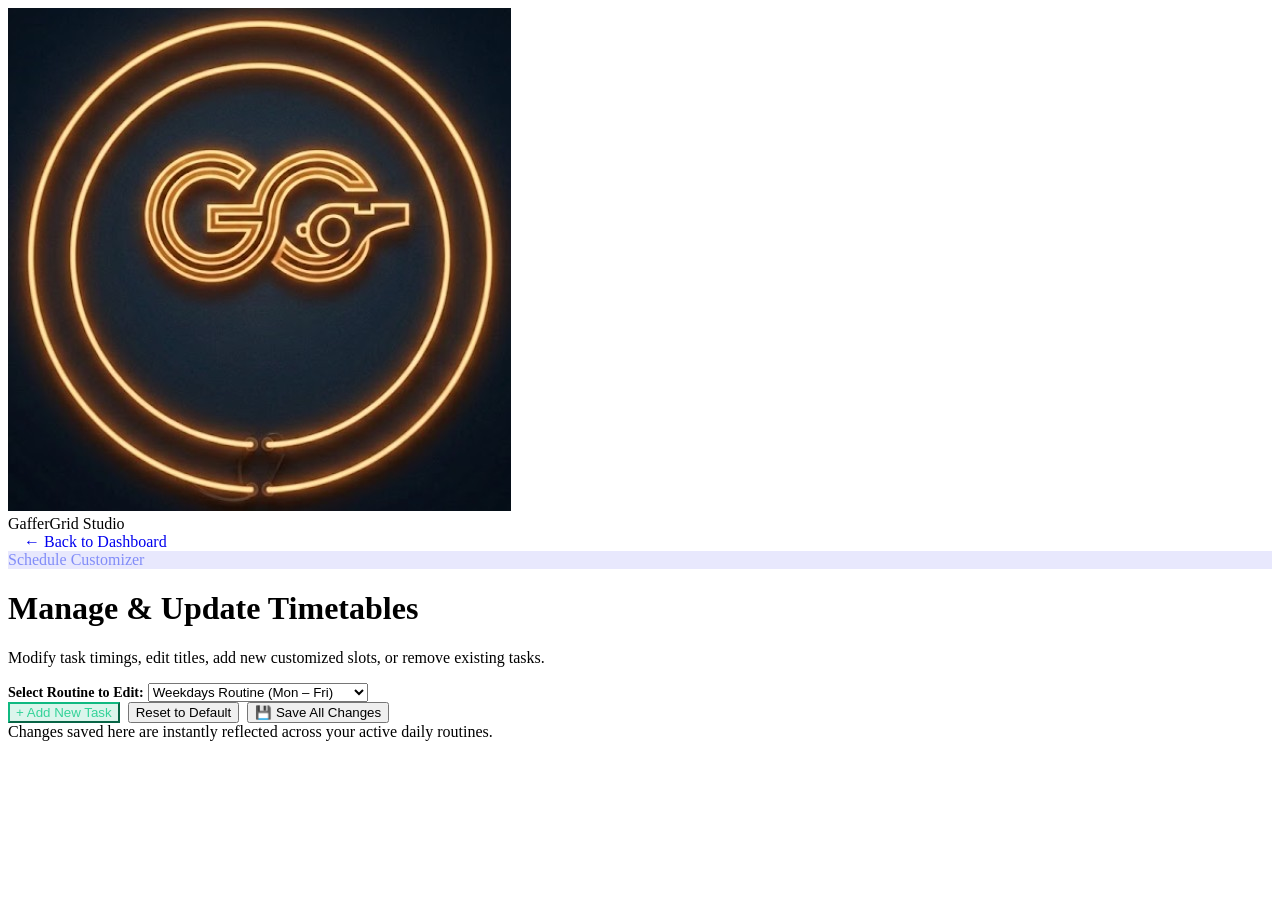
==== edit.html @ bbb07d26 "Add files via upload" ====
<!DOCTYPE html>
<html lang="en">
<head>
    <meta charset="UTF-8">
    <meta name="viewport" content="width=device-width, initial-scale=1.0, maximum-scale=1.0, user-scalable=no">
    <title>Manage & Edit Schedules | GafferGrid</title>
    <link rel="stylesheet" href="css/style.css">
</head>
<body data-page="editor_page">
    <div class="app-layout">
        <!-- Top Nav -->
        <nav class="nav-bar">
            <div class="brand-section">
                <div class="brand-logo">
                    <img src="profile.jpg" alt="Profile" class="brand-avatar" onerror="this.style.display='none'">
                </div>
                <div class="brand-title">GafferGrid Studio</div>
            </div>

            <div class="nav-right-actions">
                <a href="index.html" class="db-btn" style="text-decoration:none; padding:8px 16px;">← Back to Dashboard</a>
            </div>
        </nav>

        <!-- Header -->
        <div class="hero-header">
            <div class="hero-left">
                <div class="live-badge" style="background: rgba(99, 102, 241, 0.15); color: #818cf8; border-color: rgba(99, 102, 241, 0.3);">
                    Schedule Customizer
                </div>
                <h1>Manage & Update Timetables</h1>
                <p>Modify task timings, edit titles, add new customized slots, or remove existing tasks.</p>
            </div>
        </div>

        <!-- Controls Bar -->
        <div class="editor-controls-bar">
            <div class="editor-selector-wrap">
                <label class="form-label" style="font-size:0.88rem; font-weight:700;">Select Routine to Edit:</label>
                <select class="form-select" id="editorRoutineSelect" style="min-width: 220px;">
                    <option value="weekdays_routine">Weekdays Routine (Mon – Fri)</option>
                    <option value="offday_routine">Off-Day Accelerator (Tue / Thu)</option>
                    <option value="weekends_routine">Weekends Matchday (Sat – Sun)</option>
                </select>
            </div>

            <div style="display: flex; gap: 8px; flex-wrap: wrap;">
                <button class="db-btn" id="addNewTaskBtn" style="background: rgba(16, 185, 129, 0.15); color: #34d399; border-color: #10b981;">+ Add New Task</button>
                <button class="db-btn" id="resetDefaultScheduleBtn">Reset to Default</button>
                <button class="edit-schedule-btn" id="saveScheduleChangesBtn">💾 Save All Changes</button>
            </div>
        </div>

        <!-- Task Editor Items Container -->
        <main class="editor-tasks-list" id="editorTasksList">
            <!-- Injected via ScheduleEditor -->
        </main>

        <footer class="app-footer">
            Changes saved here are instantly reflected across your active daily routines.
        </footer>
    </div>

    <script src="js/engine.js"></script>
</body>
</html>
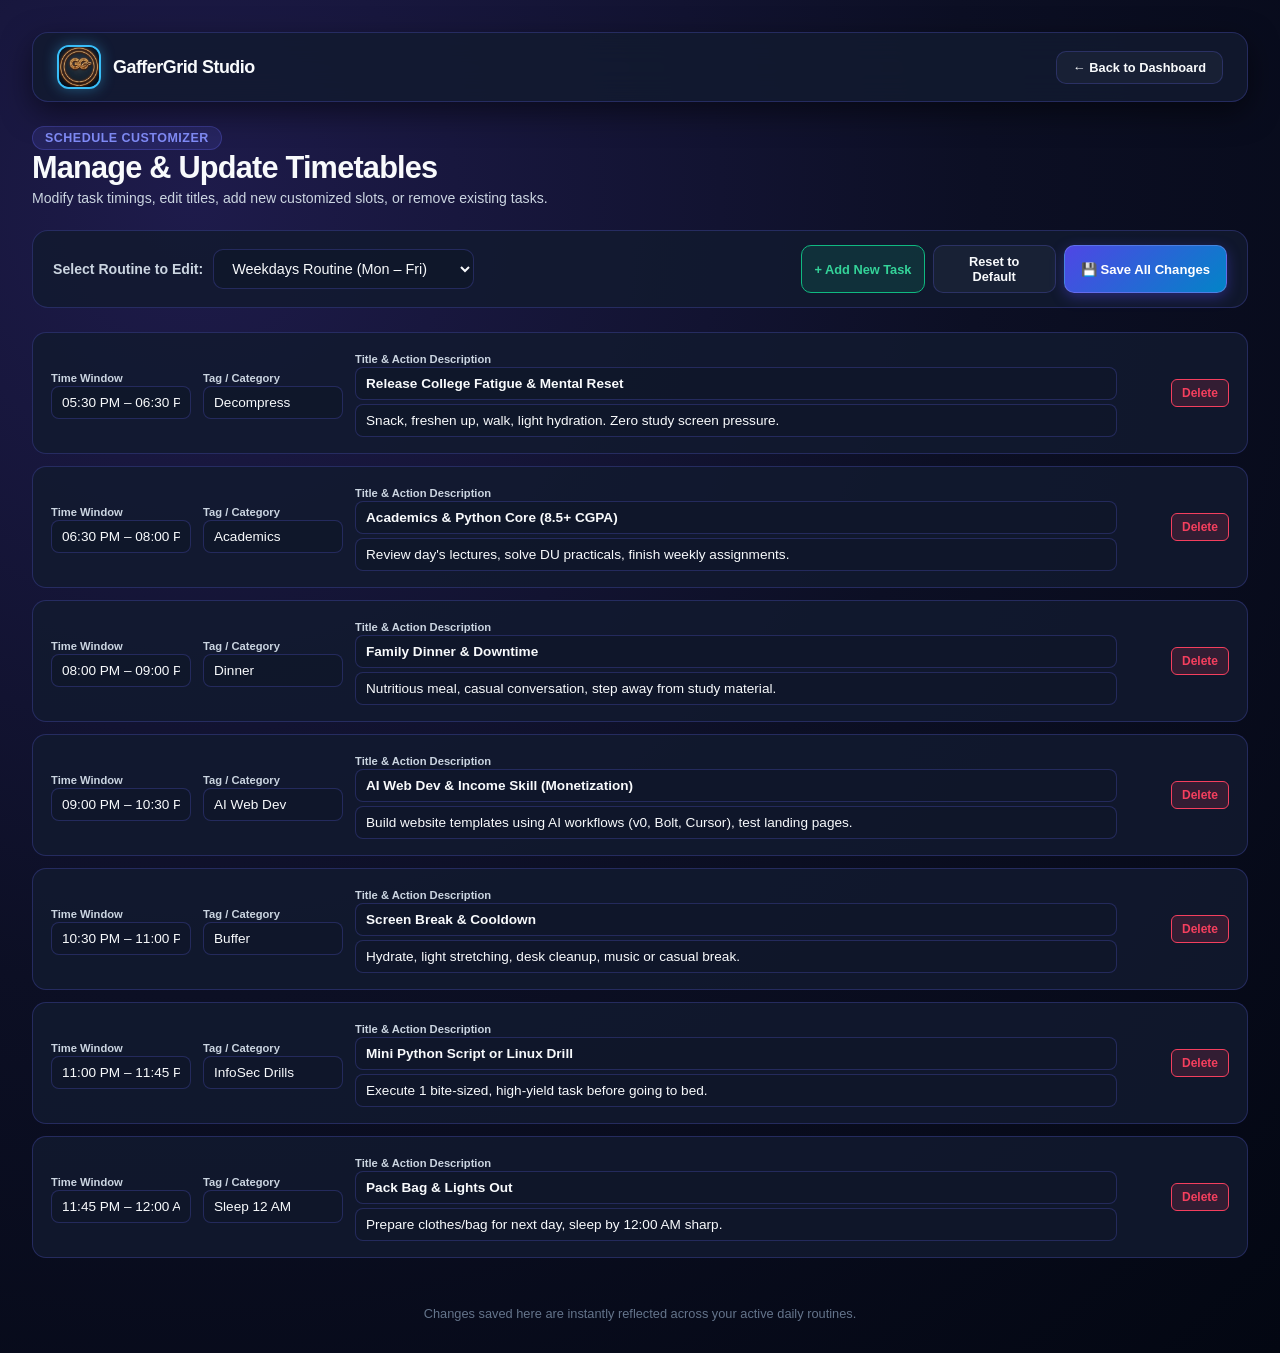
==== commit 252ef6f3: "Update edit.html" ====
--- a/edit.html
+++ b/edit.html
@@ -4,7 +4,7 @@
     <meta charset="UTF-8">
     <meta name="viewport" content="width=device-width, initial-scale=1.0, maximum-scale=1.0, user-scalable=no">
     <title>Manage & Edit Schedules | GafferGrid</title>
-    <link rel="stylesheet" href="css/style.css">
+    <link rel="stylesheet" href="style.css">
 </head>
 <body data-page="editor_page">
     <div class="app-layout">
@@ -61,6 +61,6 @@
         </footer>
     </div>
 
-    <script src="js/engine.js"></script>
+    <script src="engine.js"></script>
 </body>
 </html>
--- a/style.css
+++ b/style.css
@@ -0,0 +1,948 @@
+
+:root {
+    --bg-primary: #070913;
+    --bg-surface: #0e1326;
+    --bg-card: rgba(18, 26, 48, 0.85);
+    --bg-card-hover: rgba(28, 40, 72, 0.95);
+    --border-color: rgba(99, 102, 241, 0.25);
+    --border-color-hover: rgba(129, 140, 248, 0.6);
+    
+    --accent-blue: #38bdf8;
+    --accent-indigo: #818cf8;
+    --accent-emerald: #10b981;
+    --accent-amber: #f59e0b;
+    --accent-purple: #c084fc;
+    --accent-orange: #fb923c;
+    --accent-rose: #f43f5e;
+    
+    --text-main: #f8fafc;
+    --text-sub: #cbd5e1;
+    --text-muted: #64748b;
+    
+    --card-done: rgba(16, 185, 129, 0.14);
+    --border-done: rgba(16, 185, 129, 0.55);
+    --glow-done: 0 0 22px rgba(16, 185, 129, 0.25);
+    --body-bg: radial-gradient(circle at 15% 15%, #1e1b4b 0%, #0c0f24 50%, #030712 100%);
+}
+
+/* ============================================================
+   THEME 1: FIRE THEME (HIGH SIR 🔥) - Intense Warm Glowing
+   ============================================================ */
+body.theme-fire {
+    --bg-primary: #150503;
+    --bg-surface: #220a06;
+    --bg-card: rgba(35, 12, 8, 0.9);
+    --bg-card-hover: rgba(58, 18, 12, 0.98);
+    --border-color: rgba(249, 115, 22, 0.35);
+    --border-color-hover: rgba(239, 68, 68, 0.7);
+    --accent-blue: #fb923c;
+    --accent-indigo: #f97316;
+    --accent-amber: #f59e0b;
+    --text-main: #fff7ed;
+    --text-sub: #fdba74;
+    --text-muted: #9a3412;
+    --body-bg: radial-gradient(circle at 50% 20%, #3b0d06 0%, #170402 60%, #080101 100%);
+}
+
+/* ============================================================
+   THEME 2: ICY / DULL NEED FOCUS THEME (Dull, Cold Grey/Slate)
+   ============================================================ */
+body.theme-ice {
+    --bg-primary: #0a0d12;
+    --bg-surface: #121720;
+    --bg-card: rgba(20, 26, 36, 0.85);
+    --bg-card-hover: rgba(28, 36, 48, 0.95);
+    --border-color: rgba(148, 163, 184, 0.18);
+    --border-color-hover: rgba(148, 163, 184, 0.4);
+    --accent-blue: #94a3b8;
+    --accent-indigo: #64748b;
+    --accent-amber: #cbd5e1;
+    --text-main: #e2e8f0;
+    --text-sub: #94a3b8;
+    --text-muted: #475569;
+    --body-bg: radial-gradient(circle at 50% 10%, #17202d 0%, #0d1218 60%, #07090c 100%);
+}
+
+* {
+    box-sizing: border-box;
+    margin: 0;
+    padding: 0;
+    font-family: -apple-system, BlinkMacSystemFont, "Segoe UI", Roboto, "Inter", sans-serif;
+    -webkit-font-smoothing: antialiased;
+}
+
+body {
+    background: var(--body-bg);
+    color: var(--text-main);
+    min-height: 100vh;
+    width: 100vw;
+    overflow-x: hidden;
+    display: flex;
+    flex-direction: column;
+    transition: background 0.4s ease, color 0.3s ease;
+    position: relative;
+}
+
+#themeEffectCanvas {
+    position: fixed;
+    top: 0;
+    left: 0;
+    width: 100vw;
+    height: 100vh;
+    pointer-events: none;
+    z-index: 1;
+}
+
+.app-layout {
+    width: 100%;
+    min-height: 100vh;
+    padding: clamp(12px, 2.5vw, 32px);
+    display: flex;
+    flex-direction: column;
+    gap: clamp(14px, 2vw, 24px);
+    max-width: 100%;
+    position: relative;
+    z-index: 2;
+}
+
+/* Nav Bar */
+.nav-bar {
+    width: 100%;
+    display: flex;
+    justify-content: space-between;
+    align-items: center;
+    background: var(--bg-card);
+    backdrop-filter: blur(16px);
+    -webkit-backdrop-filter: blur(16px);
+    border: 1px solid var(--border-color);
+    padding: 12px clamp(14px, 2vw, 24px);
+    border-radius: 16px;
+    box-shadow: 0 10px 30px rgba(0, 0, 0, 0.5);
+    flex-wrap: wrap;
+    gap: 12px;
+}
+
+.brand-section {
+    display: flex;
+    align-items: center;
+    gap: 12px;
+}
+
+.brand-logo {
+    width: 44px;
+    height: 44px;
+    border-radius: 12px;
+    overflow: hidden;
+    display: flex;
+    align-items: center;
+    justify-content: center;
+    border: 2px solid var(--accent-blue);
+    box-shadow: 0 0 14px rgba(56, 189, 248, 0.4);
+    background: #0f172a;
+}
+
+.brand-avatar {
+    width: 100%;
+    height: 100%;
+    object-fit: cover;
+    display: block;
+}
+
+.brand-title {
+    font-size: clamp(1rem, 1.4vw, 1.25rem);
+    font-weight: 800;
+    letter-spacing: -0.5px;
+    color: var(--text-main);
+}
+
+.nav-right-actions {
+    display: flex;
+    align-items: center;
+    gap: 10px;
+    flex-wrap: wrap;
+}
+
+.edit-schedule-btn {
+    background: linear-gradient(135deg, #4f46e5, #0284c7);
+    color: #ffffff;
+    border: 1px solid rgba(129, 140, 248, 0.5);
+    padding: 8px 16px;
+    border-radius: 10px;
+    font-size: 0.82rem;
+    font-weight: 800;
+    text-decoration: none;
+    display: inline-flex;
+    align-items: center;
+    gap: 6px;
+    box-shadow: 0 4px 14px rgba(79, 70, 229, 0.4);
+    transition: all 0.25s cubic-bezier(0.4, 0, 0.2, 1);
+}
+
+.edit-schedule-btn:hover {
+    transform: translateY(-2px);
+    box-shadow: 0 6px 20px rgba(79, 70, 229, 0.6);
+    border-color: #38bdf8;
+}
+
+.auto-locked-badge {
+    display: flex;
+    align-items: center;
+    gap: 8px;
+    background: rgba(30, 41, 59, 0.7);
+    border: 1px solid var(--border-color);
+    padding: 6px 14px;
+    border-radius: 12px;
+    font-size: 0.82rem;
+    font-weight: 700;
+    color: var(--text-sub);
+}
+
+.auto-locked-badge .dot {
+    width: 8px;
+    height: 8px;
+    background: var(--accent-blue);
+    border-radius: 50%;
+    box-shadow: 0 0 8px var(--accent-blue);
+}
+
+/* Josh Status Banner */
+.josh-status-bar {
+    display: flex;
+    align-items: center;
+    justify-content: space-between;
+    background: var(--bg-card);
+    border: 1px solid var(--border-color);
+    padding: 12px 18px;
+    border-radius: 14px;
+    flex-wrap: wrap;
+    gap: 10px;
+    box-shadow: 0 4px 20px rgba(0,0,0,0.3);
+}
+
+.josh-info {
+    display: flex;
+    align-items: center;
+    gap: 12px;
+    font-size: 0.9rem;
+    flex-wrap: wrap;
+}
+
+.josh-badge {
+    background: linear-gradient(135deg, #ea580c, #f59e0b);
+    color: #fff;
+    font-weight: 800;
+    padding: 4px 12px;
+    border-radius: 20px;
+    font-size: 0.78rem;
+    letter-spacing: 0.5px;
+    text-transform: uppercase;
+    box-shadow: 0 0 14px rgba(234, 88, 12, 0.4);
+}
+
+body.theme-fire .josh-badge {
+    background: linear-gradient(135deg, #dc2626, #f97316);
+    box-shadow: 0 0 18px rgba(239, 68, 68, 0.7);
+}
+
+body.theme-ice .josh-badge {
+    background: linear-gradient(135deg, #475569, #64748b);
+    box-shadow: 0 0 10px rgba(100, 116, 139, 0.5);
+}
+
+.date-pill {
+    color: var(--accent-blue);
+    font-weight: 700;
+}
+
+.recheck-btn {
+    background: rgba(99, 102, 241, 0.15);
+    border: 1px solid var(--accent-blue);
+    color: var(--text-main);
+    font-size: 0.8rem;
+    font-weight: 700;
+    padding: 6px 14px;
+    border-radius: 10px;
+    cursor: pointer;
+    transition: all 0.2s;
+}
+
+.recheck-btn:hover {
+    background: var(--accent-blue);
+    color: #0b0f19;
+}
+
+/* Hero */
+.hero-header {
+    display: flex;
+    justify-content: space-between;
+    align-items: flex-end;
+    flex-wrap: wrap;
+    gap: 12px;
+}
+
+.hero-left h1 {
+    font-size: clamp(1.4rem, 2.4vw, 2.2rem);
+    font-weight: 800;
+    letter-spacing: -0.8px;
+    margin-bottom: 4px;
+}
+
+.hero-left p {
+    color: var(--text-sub);
+    font-size: clamp(0.85rem, 1.1vw, 0.95rem);
+}
+
+.live-badge {
+    display: inline-flex;
+    align-items: center;
+    gap: 6px;
+    background: rgba(16, 185, 129, 0.12);
+    color: #34d399;
+    border: 1px solid rgba(16, 185, 129, 0.3);
+    padding: 4px 12px;
+    border-radius: 20px;
+    font-size: 0.78rem;
+    font-weight: 700;
+    letter-spacing: 0.5px;
+    text-transform: uppercase;
+}
+
+.pulse-dot {
+    width: 8px;
+    height: 8px;
+    background: #10b981;
+    border-radius: 50%;
+    box-shadow: 0 0 8px #10b981;
+    animation: pulse 1.8s infinite;
+}
+
+/* Control Hub */
+.control-hub {
+    display: grid;
+    grid-template-columns: 2fr 1fr;
+    gap: clamp(12px, 1.5vw, 20px);
+}
+
+@media (max-width: 900px) {
+    .control-hub { grid-template-columns: 1fr; }
+}
+
+.hub-card {
+    background: var(--bg-card);
+    backdrop-filter: blur(14px);
+    -webkit-backdrop-filter: blur(14px);
+    border: 1px solid var(--border-color);
+    border-radius: 16px;
+    padding: clamp(14px, 1.6vw, 20px);
+    display: flex;
+    flex-direction: column;
+    justify-content: space-between;
+    gap: 12px;
+}
+
+.progress-header {
+    display: flex;
+    justify-content: space-between;
+    align-items: center;
+}
+
+.progress-title {
+    font-size: 0.9rem;
+    font-weight: 700;
+    color: var(--text-sub);
+}
+
+.progress-number {
+    font-size: 1.1rem;
+    font-weight: 800;
+    color: var(--accent-blue);
+}
+
+.progress-track {
+    width: 100%;
+    height: 12px;
+    background: rgba(15, 23, 42, 0.8);
+    border-radius: 20px;
+    overflow: hidden;
+    border: 1px solid rgba(255, 255, 255, 0.05);
+}
+
+.progress-fill {
+    height: 100%;
+    width: 0%;
+    background: linear-gradient(90deg, #6366f1, #38bdf8);
+    border-radius: 20px;
+    transition: width 0.4s cubic-bezier(0.4, 0, 0.2, 1);
+    box-shadow: 0 0 15px rgba(99, 102, 241, 0.6);
+}
+
+body.theme-fire .progress-fill {
+    background: linear-gradient(90deg, #ea580c, #ef4444);
+    box-shadow: 0 0 15px rgba(239, 68, 68, 0.6);
+}
+
+body.theme-ice .progress-fill {
+    background: linear-gradient(90deg, #475569, #94a3b8);
+    box-shadow: 0 0 10px rgba(148, 163, 184, 0.4);
+}
+
+.db-actions {
+    display: flex;
+    align-items: center;
+    gap: 8px;
+    flex-wrap: wrap;
+}
+
+.db-btn {
+    flex: 1;
+    min-width: 110px;
+    background: rgba(30, 41, 59, 0.6);
+    border: 1px solid var(--border-color);
+    color: var(--text-main);
+    padding: 8px 12px;
+    border-radius: 10px;
+    font-size: 0.8rem;
+    font-weight: 600;
+    cursor: pointer;
+    display: flex;
+    align-items: center;
+    justify-content: center;
+    gap: 6px;
+    transition: all 0.2s;
+}
+
+.db-btn:hover {
+    background: rgba(56, 189, 248, 0.15);
+    border-color: var(--accent-blue);
+    color: var(--accent-blue);
+}
+
+.db-btn.danger:hover {
+    background: rgba(244, 63, 94, 0.15);
+    border-color: var(--accent-rose);
+    color: var(--accent-rose);
+}
+
+.status-msg {
+    font-size: 0.76rem;
+    color: var(--text-muted);
+    min-height: 18px;
+}
+
+/* Timeline Grid */
+.timeline-grid {
+    display: grid;
+    grid-template-columns: repeat(auto-fit, minmax(min(100%, 380px), 1fr));
+    gap: clamp(12px, 1.4vw, 18px);
+}
+
+.task-card {
+    background: var(--bg-card);
+    backdrop-filter: blur(12px);
+    -webkit-backdrop-filter: blur(12px);
+    border: 1px solid var(--border-color);
+    border-radius: 16px;
+    padding: clamp(14px, 1.6vw, 20px);
+    display: flex;
+    flex-direction: column;
+    justify-content: space-between;
+    gap: 12px;
+    transition: all 0.3s cubic-bezier(0.4, 0, 0.2, 1);
+    position: relative;
+    cursor: pointer;
+    user-select: none;
+}
+
+.task-card:hover {
+    background: var(--bg-card-hover);
+    border-color: var(--border-color-hover);
+    transform: translateY(-3px);
+    box-shadow: 0 12px 28px rgba(0, 0, 0, 0.45);
+}
+
+.task-card.completed {
+    background: var(--card-done);
+    border-color: var(--border-done);
+    box-shadow: var(--glow-done);
+}
+
+.card-top {
+    display: flex;
+    justify-content: space-between;
+    align-items: flex-start;
+    gap: 10px;
+}
+
+.task-time-badge {
+    font-size: 0.82rem;
+    font-weight: 800;
+    color: var(--accent-blue);
+    letter-spacing: 0.3px;
+}
+
+.task-tag {
+    font-size: 0.7rem;
+    font-weight: 700;
+    padding: 3px 8px;
+    border-radius: 6px;
+    text-transform: uppercase;
+    letter-spacing: 0.4px;
+}
+
+.tag-rest { background: rgba(16, 185, 129, 0.15); color: #34d399; border: 1px solid rgba(16, 185, 129, 0.3); }
+.tag-academic { background: rgba(56, 189, 248, 0.15); color: #38bdf8; border: 1px solid rgba(56, 189, 248, 0.3); }
+.tag-webdev { background: rgba(245, 158, 11, 0.15); color: #fbbf24; border: 1px solid rgba(245, 158, 11, 0.3); }
+.tag-cyber { background: rgba(168, 85, 247, 0.15); color: #c084fc; border: 1px solid rgba(168, 85, 247, 0.3); }
+.tag-football { background: rgba(251, 146, 60, 0.15); color: #fb923c; border: 1px solid rgba(251, 146, 60, 0.3); }
+
+.card-main {
+    display: flex;
+    gap: 12px;
+    align-items: flex-start;
+}
+
+.checkbox-visual {
+    width: 24px;
+    height: 24px;
+    min-width: 24px;
+    border: 2px solid #475569;
+    border-radius: 7px;
+    display: flex;
+    align-items: center;
+    justify-content: center;
+    background: rgba(15, 23, 42, 0.7);
+    transition: all 0.2s;
+    margin-top: 2px;
+}
+
+.task-card:hover .checkbox-visual {
+    border-color: var(--accent-blue);
+}
+
+.task-card.completed .checkbox-visual {
+    background: #10b981;
+    border-color: #10b981;
+    transform: scale(1.05);
+}
+
+.checkbox-visual svg {
+    display: none;
+    width: 14px;
+    height: 14px;
+    stroke: #ffffff;
+    stroke-width: 3;
+}
+
+.task-card.completed .checkbox-visual svg {
+    display: block;
+    animation: popCheck 0.3s ease;
+}
+
+.task-info-content {
+    flex: 1;
+}
+
+.task-title {
+    font-size: 1rem;
+    font-weight: 700;
+    color: var(--text-main);
+    margin-bottom: 4px;
+    transition: color 0.2s;
+}
+
+.task-card.completed .task-title {
+    text-decoration: line-through;
+    color: #6ee7b7;
+}
+
+.task-desc {
+    font-size: 0.84rem;
+    color: var(--text-sub);
+    line-height: 1.4;
+    margin-bottom: 8px;
+}
+
+.task-flex-note {
+    font-size: 0.75rem;
+    color: var(--text-main);
+    background: rgba(15, 23, 42, 0.6);
+    border-left: 2px solid #64748b;
+    padding: 5px 8px;
+    border-radius: 0 6px 6px 0;
+}
+
+.subtasks-panel {
+    margin-top: 6px;
+    background: rgba(10, 15, 28, 0.8);
+    border: 1px dashed var(--border-color);
+    border-radius: 8px;
+    padding: 8px 10px;
+}
+
+.subtasks-title {
+    font-size: 0.72rem;
+    font-weight: 700;
+    color: var(--accent-amber);
+    text-transform: uppercase;
+    margin-bottom: 4px;
+}
+
+.subtasks-items {
+    list-style: none;
+    font-size: 0.76rem;
+    color: var(--text-sub);
+}
+
+.subtasks-items li {
+    margin-bottom: 2px;
+    position: relative;
+    padding-left: 10px;
+}
+
+.subtasks-items li::before {
+    content: "•";
+    color: var(--accent-blue);
+    position: absolute;
+    left: 0;
+}
+
+/* Modals */
+.modal-overlay {
+    position: fixed;
+    top: 0;
+    left: 0;
+    width: 100vw;
+    height: 100vh;
+    background: rgba(3, 7, 18, 0.88);
+    backdrop-filter: blur(10px);
+    display: none;
+    align-items: center;
+    justify-content: center;
+    z-index: 9999;
+    padding: 16px;
+}
+
+.modal-overlay.active {
+    display: flex;
+    animation: fadeIn 0.3s ease;
+}
+
+.modal-box {
+    background: var(--bg-surface);
+    border: 1px solid var(--border-color-hover);
+    border-radius: 20px;
+    max-width: 480px;
+    width: 100%;
+    padding: 24px;
+    box-shadow: 0 20px 50px rgba(0, 0, 0, 0.8);
+    display: flex;
+    flex-direction: column;
+    gap: 16px;
+    animation: slideUp 0.3s cubic-bezier(0.4, 0, 0.2, 1);
+}
+
+.modal-header {
+    display: flex;
+    justify-content: space-between;
+    align-items: center;
+}
+
+.modal-title {
+    font-size: 1.3rem;
+    font-weight: 800;
+    color: var(--text-main);
+    display: flex;
+    align-items: center;
+    gap: 8px;
+}
+
+.form-group {
+    display: flex;
+    flex-direction: column;
+    gap: 6px;
+}
+
+.form-label {
+    font-size: 0.82rem;
+    font-weight: 700;
+    color: var(--text-sub);
+}
+
+.form-input, .form-select {
+    background: rgba(15, 23, 42, 0.8);
+    border: 1px solid var(--border-color);
+    border-radius: 10px;
+    padding: 10px 14px;
+    color: #f8fafc;
+    font-size: 0.9rem;
+    outline: none;
+    transition: all 0.2s;
+}
+
+.form-input:focus, .form-select:focus {
+    border-color: var(--accent-blue);
+    box-shadow: 0 0 10px rgba(56, 189, 248, 0.3);
+}
+
+.josh-options {
+    display: grid;
+    grid-template-columns: repeat(3, 1fr);
+    gap: 8px;
+}
+
+.josh-btn-option {
+    background: rgba(30, 41, 59, 0.5);
+    border: 1px solid var(--border-color);
+    color: var(--text-sub);
+    padding: 10px 6px;
+    border-radius: 10px;
+    font-size: 0.78rem;
+    font-weight: 700;
+    cursor: pointer;
+    text-align: center;
+    transition: all 0.25s cubic-bezier(0.4, 0, 0.2, 1);
+}
+
+.josh-btn-option:hover {
+    transform: translateY(-2px);
+    border-color: var(--accent-blue);
+}
+
+.josh-btn-option[data-value*="HIGH"]:hover,
+.josh-btn-option[data-value*="HIGH"].selected {
+    background: linear-gradient(135deg, #ea580c, #f59e0b);
+    border-color: #f59e0b;
+    color: #ffffff;
+    box-shadow: 0 0 18px rgba(234, 88, 12, 0.5);
+}
+
+.josh-btn-option[data-value*="MODERATE"]:hover,
+.josh-btn-option[data-value*="MODERATE"].selected {
+    background: linear-gradient(135deg, #4f46e5, #0284c7);
+    border-color: #818cf8;
+    color: #ffffff;
+    box-shadow: 0 0 18px rgba(99, 102, 241, 0.5);
+}
+
+.josh-btn-option[data-value*="FOCUS"]:hover,
+.josh-btn-option[data-value*="FOCUS"].selected {
+    background: linear-gradient(135deg, #334155, #1e293b);
+    border-color: #94a3b8;
+    color: #cbd5e1;
+    box-shadow: 0 0 10px rgba(100, 116, 139, 0.4);
+}
+
+.submit-btn {
+    background: linear-gradient(135deg, #4f46e5, #0284c7);
+    border: none;
+    color: #ffffff;
+    padding: 12px;
+    border-radius: 12px;
+    font-size: 0.95rem;
+    font-weight: 800;
+    cursor: pointer;
+    box-shadow: 0 4px 18px rgba(79, 70, 229, 0.4);
+    transition: all 0.2s;
+    margin-top: 6px;
+}
+
+.submit-btn:hover {
+    transform: translateY(-2px);
+    box-shadow: 0 6px 24px rgba(79, 70, 229, 0.6);
+}
+
+body.theme-fire .submit-btn {
+    background: linear-gradient(135deg, #ea580c, #dc2626);
+    box-shadow: 0 4px 18px rgba(234, 88, 12, 0.5);
+}
+
+body.theme-ice .submit-btn {
+    background: linear-gradient(135deg, #334155, #475569);
+    box-shadow: 0 4px 14px rgba(71, 85, 105, 0.4);
+}
+
+/* History Logs */
+.history-list {
+    max-height: 280px;
+    overflow-y: auto;
+    display: flex;
+    flex-direction: column;
+    gap: 8px;
+}
+
+.history-item {
+    background: rgba(15, 23, 42, 0.8);
+    border: 1px solid var(--border-color);
+    border-radius: 10px;
+    padding: 10px 14px;
+    display: flex;
+    justify-content: space-between;
+    align-items: center;
+    font-size: 0.85rem;
+}
+
+.history-date { font-weight: 700; color: var(--accent-blue); }
+.history-score { color: #34d399; font-weight: 700; }
+
+/* Weekly Report Modal */
+.weekly-summary-grid {
+    display: grid;
+    grid-template-columns: repeat(auto-fit, minmax(130px, 1fr));
+    gap: 10px;
+    margin-bottom: 16px;
+}
+
+.weekly-stat-card {
+    background: rgba(15, 23, 42, 0.8);
+    border: 1px solid var(--border-color);
+    border-radius: 12px;
+    padding: 12px;
+    text-align: center;
+}
+
+.weekly-stat-val {
+    font-size: 1.3rem;
+    font-weight: 800;
+    color: var(--accent-blue);
+    margin-top: 4px;
+}
+
+.weekly-stat-lbl {
+    font-size: 0.72rem;
+    font-weight: 700;
+    color: var(--text-sub);
+    text-transform: uppercase;
+    letter-spacing: 0.5px;
+}
+
+.readable-report-box {
+    background: #020617;
+    border: 1px solid rgba(56, 189, 248, 0.2);
+    border-radius: 12px;
+    padding: 14px;
+    font-family: ui-monospace, SFMono-Regular, Menlo, Monaco, Consolas, monospace;
+    font-size: 0.8rem;
+    color: #cbd5e1;
+    line-height: 1.5;
+    max-height: 260px;
+    overflow-y: auto;
+    white-space: pre-wrap;
+}
+
+.copy-btn {
+    background: rgba(56, 189, 248, 0.15);
+    border: 1px solid var(--accent-blue);
+    color: var(--accent-blue);
+    font-weight: 700;
+    font-size: 0.78rem;
+    padding: 6px 12px;
+    border-radius: 8px;
+    cursor: pointer;
+    transition: all 0.2s;
+}
+
+.copy-btn:hover {
+    background: var(--accent-blue);
+    color: #0b0f19;
+}
+
+/* ============================================================
+   EDITOR PAGE STYLING (edit.html)
+   ============================================================ */
+.editor-controls-bar {
+    display: flex;
+    justify-content: space-between;
+    align-items: center;
+    flex-wrap: wrap;
+    gap: 12px;
+    background: var(--bg-card);
+    border: 1px solid var(--border-color);
+    padding: 14px 20px;
+    border-radius: 16px;
+}
+
+.editor-selector-wrap {
+    display: flex;
+    align-items: center;
+    gap: 10px;
+}
+
+.editor-tasks-list {
+    display: flex;
+    flex-direction: column;
+    gap: 12px;
+}
+
+.edit-task-item {
+    background: var(--bg-card);
+    border: 1px solid var(--border-color);
+    border-radius: 14px;
+    padding: 16px 18px;
+    display: grid;
+    grid-template-columns: 140px 140px 1fr 100px;
+    gap: 12px;
+    align-items: center;
+    transition: all 0.2s;
+}
+
+@media (max-width: 850px) {
+    .edit-task-item {
+        grid-template-columns: 1fr;
+    }
+}
+
+.edit-task-item:hover {
+    border-color: var(--accent-blue);
+}
+
+.item-field-input {
+    width: 100%;
+    background: rgba(15, 23, 42, 0.8);
+    border: 1px solid var(--border-color);
+    border-radius: 8px;
+    padding: 8px 10px;
+    color: #f8fafc;
+    font-size: 0.85rem;
+    outline: none;
+}
+
+.item-field-input:focus {
+    border-color: var(--accent-blue);
+}
+
+.item-actions-btn {
+    display: flex;
+    gap: 6px;
+    justify-content: flex-end;
+}
+
+.btn-del {
+    background: rgba(244, 63, 94, 0.15);
+    border: 1px solid var(--accent-rose);
+    color: var(--accent-rose);
+    padding: 6px 10px;
+    border-radius: 6px;
+    font-size: 0.75rem;
+    font-weight: 700;
+    cursor: pointer;
+    transition: all 0.2s;
+}
+
+.btn-del:hover {
+    background: var(--accent-rose);
+    color: #ffffff;
+}
+
+.app-footer {
+    margin-top: auto;
+    padding-top: 24px;
+    text-align: center;
+    font-size: 0.8rem;
+    color: var(--text-muted);
+}
+
+/* Keyframes */
+@keyframes fadeIn { from { opacity: 0; } to { opacity: 1; } }
+@keyframes slideUp { from { transform: translateY(20px); opacity: 0; } to { transform: translateY(0); opacity: 1; } }
+@keyframes pulse { 0%, 100% { opacity: 1; transform: scale(1); } 50% { opacity: 0.4; transform: scale(0.9); } }
+@keyframes popCheck { 0% { transform: scale(0.5); } 50% { transform: scale(1.3); } 100% { transform: scale(1); } }
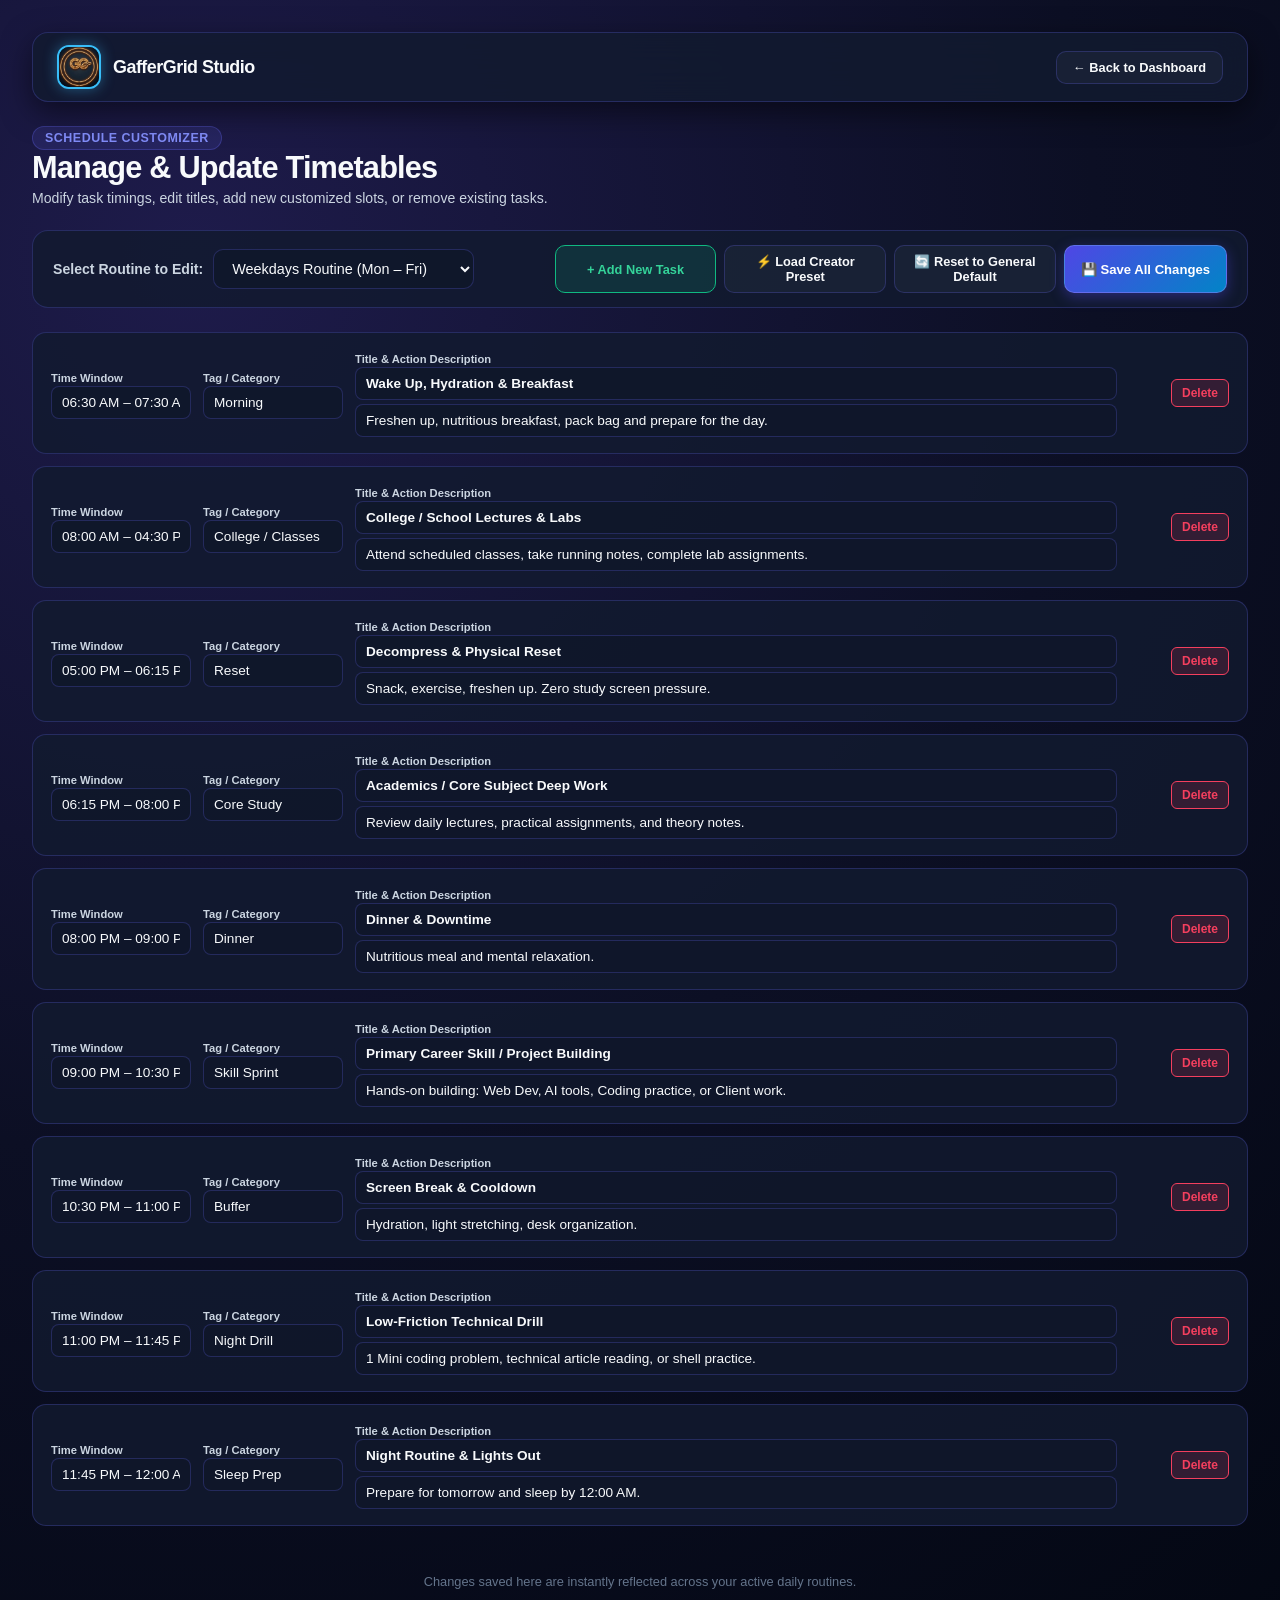
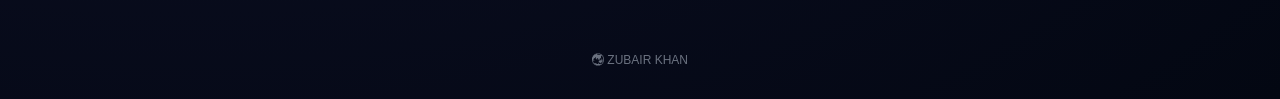
==== commit 28ce8712: "Update edit.html" ====
--- a/edit.html
+++ b/edit.html
@@ -34,23 +34,25 @@
         </div>
 
         <!-- Controls Bar -->
-        <div class="editor-controls-bar">
-            <div class="editor-selector-wrap">
-                <label class="form-label" style="font-size:0.88rem; font-weight:700;">Select Routine to Edit:</label>
-                <select class="form-select" id="editorRoutineSelect" style="min-width: 220px;">
-                    <option value="weekdays_routine">Weekdays Routine (Mon – Fri)</option>
-                    <option value="offday_routine">Off-Day Accelerator (Tue / Thu)</option>
-                    <option value="weekends_routine">Weekends Matchday (Sat – Sun)</option>
-                </select>
-            </div>
 
-            <div style="display: flex; gap: 8px; flex-wrap: wrap;">
-                <button class="db-btn" id="addNewTaskBtn" style="background: rgba(16, 185, 129, 0.15); color: #34d399; border-color: #10b981;">+ Add New Task</button>
-                <button class="db-btn" id="resetDefaultScheduleBtn">Reset to Default</button>
-                <button class="edit-schedule-btn" id="saveScheduleChangesBtn">💾 Save All Changes</button>
-            </div>
-        </div>
+<div class="editor-controls-bar">
+    <div class="editor-selector-wrap">
+        <label class="form-label" style="font-size:0.88rem; font-weight:700;">Select Routine to Edit:</label>
+        <select class="form-select" id="editorRoutineSelect" style="min-width: 220px;">
+            <option value="weekdays_routine">Weekdays Routine (Mon – Fri)</option>
+            <option value="offday_routine">Off-Day Accelerator (Tue / Thu)</option>
+            <option value="weekends_routine">Weekends Matchday (Sat – Sun)</option>
+        </select>
+    </div>
 
+    <!-- Quick Profile & Preset Buttons -->
+    <div style="display: flex; gap: 8px; flex-wrap: wrap;">
+        <button class="db-btn" id="addNewTaskBtn" style="background: rgba(16, 185, 129, 0.15); color: #34d399; border-color: #10b981;">+ Add New Task</button>
+        <button class="db-btn" id="loadPersonalPresetBtn" title="Load Zubair's Cybersecurity/Web Dev/DU Routine">⚡ Load Creator Preset</button>
+        <button class="db-btn" id="resetDefaultScheduleBtn">🔄 Reset to General Default</button>
+        <button class="edit-schedule-btn" id="saveScheduleChangesBtn">💾 Save All Changes</button>
+    </div>
+</div>
         <!-- Task Editor Items Container -->
         <main class="editor-tasks-list" id="editorTasksList">
             <!-- Injected via ScheduleEditor -->
@@ -59,6 +61,10 @@
         <footer class="app-footer">
             Changes saved here are instantly reflected across your active daily routines.
         </footer>
+
+        <footer class="app-footer" style="font-size:0.75rem; color:#6b7280; text-align:center; margin-top:16px;">
+            🌏︎ ZUBAIR KHAN
+        </footer>
     </div>
 
     <script src="engine.js"></script>
